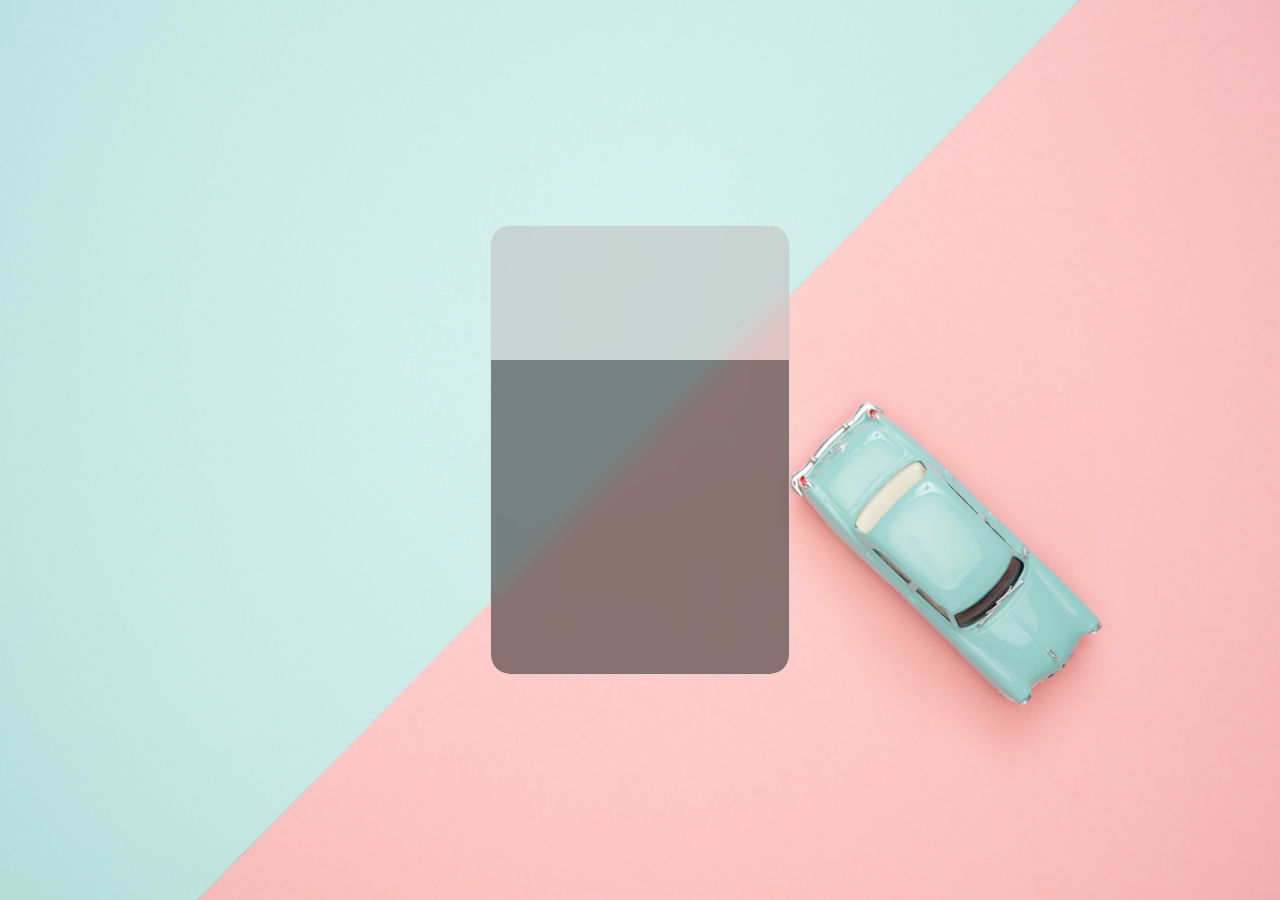
==== 05. Calculator/index.html @ e5b5960a "Calcultor skeleton done" ====
<!DOCTYPE html>
<html lang="en">

    <head>
        <meta charset="UTF-8">
        <meta http-equiv="X-UA-Compatible" content="IE=edge">
        <meta name="viewport" content="width=device-width, initial-scale=1.0">
        <link rel="stylesheet" href="style.css">
        <title>Calculator</title>
    </head>

    <body>
        <div class="container">
            <div class="display-input">

            </div>
            <div class="input"></div>
        </div>
    </body>

</html>
---- 05. Calculator/style.css ----
*,
*::before,
*::after {
    box-sizing: border-box;
    margin: 0;
    padding: 0;
}

html {
    font-size: 62.5%;
}


body {
    width: 100vw;
    height: 100vh;
    /* background-color: rgb(146, 143, 143); */
    background-image: url(bgimg.jpg);
    background-size: cover;
    background-position: center;
    /* position: relative; */
}

.container {
    width: 30rem;
    height: 45rem;
    position: absolute;
    top: 50%;
    left: 50%;
    transform: translate(-50%, -50%);
    backdrop-filter: blur(1rem) saturate(90%);
    border: 1px solid rgba(200, 200, 200, .2);
    border-radius: 2rem;
    overflow: hidden;
}

.display-input {
    width: 100%;
    height: 30%;
    background-color: rgba(189, 179, 179, 0.451);
}

.input {
    width: 100%;
    height: 70%;
    background-color: rgba(23, 21, 21, .5);
    backdrop-filter: blur(1rem) saturate(70%);
}
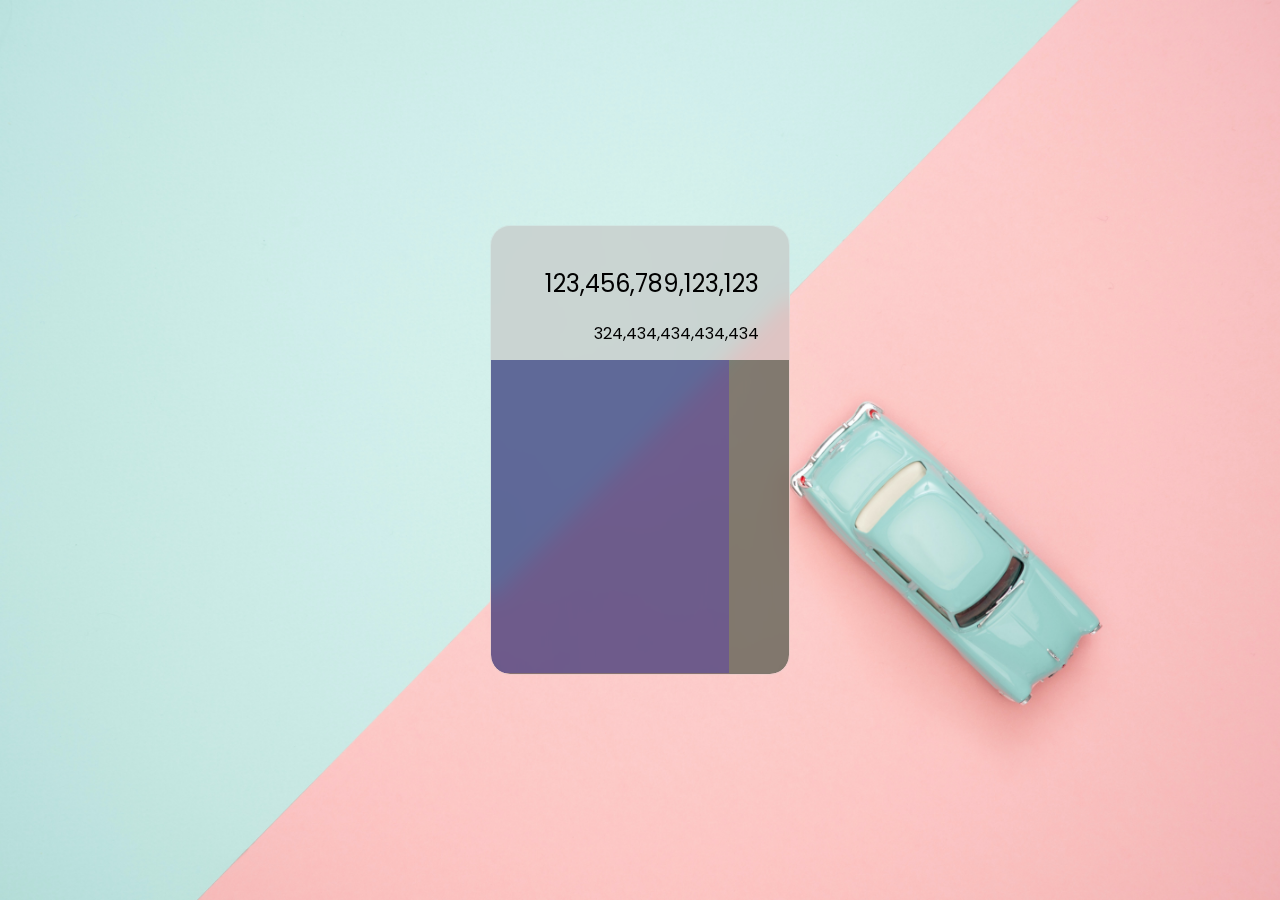
==== commit c1262140: "input divs styled" ====
--- a/05. Calculator/index.html
+++ b/05. Calculator/index.html
@@ -5,6 +5,8 @@
         <meta charset="UTF-8">
         <meta http-equiv="X-UA-Compatible" content="IE=edge">
         <meta name="viewport" content="width=device-width, initial-scale=1.0">
+        <link href="https://fonts.googleapis.com/css2?family=Poppins:ital,wght@0,400;0,600;1,400&display=swap"
+            rel="stylesheet">
         <link rel="stylesheet" href="style.css">
         <title>Calculator</title>
     </head>
@@ -12,9 +14,22 @@
     <body>
         <div class="container">
             <div class="display-input">
+                <div class="input-container">
+                    <p class="input__number">123,456,789,123,123</p>
+                </div>
 
+                <div class="result">
+                    <p class="result__text">324,434,434,434,434</p>
+                </div>
             </div>
-            <div class="input"></div>
+            <div class="input">
+                <div class="input-wrapper flex">
+                    <div class="input-number-wrapper">
+                    </div>
+
+                    <div class="input-sign-wrapper"></div>
+                </div>
+            </div>
         </div>
     </body>
 
--- a/05. Calculator/style.css
+++ b/05. Calculator/style.css
@@ -18,6 +18,8 @@
     background-image: url(bgimg.jpg);
     background-size: cover;
     background-position: center;
+    font-family: 'Poppins';
+    font-size: 1.6rem;
     /* position: relative; */
 }
 
@@ -38,11 +40,50 @@
     width: 100%;
     height: 30%;
     background-color: rgba(189, 179, 179, 0.451);
+    /* position: relative; */
 }
+
+
+.input-container,
+.result {
+    width: 90%;
+    font-size: 2.4rem;
+    text-align: right;
+}
+
+
+.input__number {
+    /* width: 80%; */
+    text-align: right;
+    padding-top: 4rem;
+    padding-bottom: 2rem;
+}
+
+.result {
+    font-size: 1.6rem;
+}
+
 
 .input {
     width: 100%;
     height: 70%;
     background-color: rgba(23, 21, 21, .5);
     backdrop-filter: blur(1rem) saturate(70%);
+}
+
+.input-wrapper {
+
+    display: flex;
+}
+
+.input-number-wrapper {
+    width: 80%;
+    height: 31.3rem;
+    background-color: rgba(0, 0, 255, 0.192);
+}
+
+.input-sign-wrapper {
+    width: 20%;
+    height: 31.4rem;
+    background-color: rgba(0, 255, 64, 0.049);
 }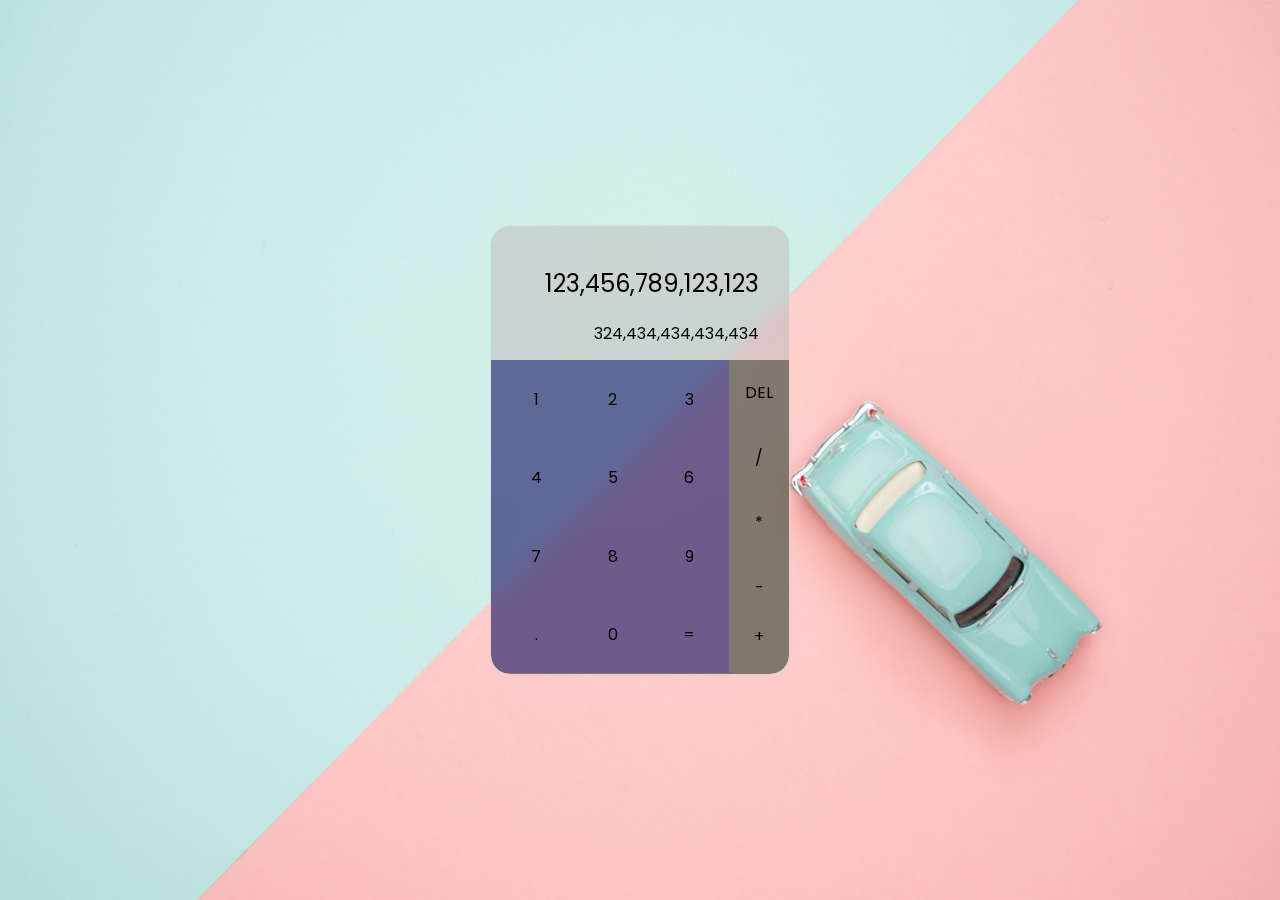
==== commit f11e0f34: "calculator styles finished" ====
--- a/05. Calculator/index.html
+++ b/05. Calculator/index.html
@@ -24,10 +24,29 @@
             </div>
             <div class="input">
                 <div class="input-wrapper flex">
-                    <div class="input-number-wrapper">
+                    <div class="input-number-wrapper flex">
+                        <p class="input-number__number">1</p>
+                        <p class="input-number__number">2</p>
+                        <p class="input-number__number">3</p>
+                        <p class="input-number__number">4</p>
+                        <p class="input-number__number">5</p>
+                        <p class="input-number__number">6</p>
+                        <p class="input-number__number">7</p>
+                        <p class="input-number__number">8</p>
+                        <p class="input-number__number">9</p>
+                        <p class="input-number__number">.</p>
+                        <p class="input-number__number">0</p>
+                        <p class="input-number__number">=</p>
+
                     </div>
 
-                    <div class="input-sign-wrapper"></div>
+                    <div class="input-sign-wrapper">
+                        <p class="input-number__sign input-number__sign--1">DEL</p>
+                        <p class="input-number__sign input-number__sign--2">/</p>
+                        <p class="input-number__sign input-number__sign--3">*</p>
+                        <p class="input-number__sign input-number__sign--4">-</p>
+                        <p class="input-number__sign input-number__sign--5">+</p>
+                    </div>
                 </div>
             </div>
         </div>
--- a/05. Calculator/style.css
+++ b/05. Calculator/style.css
@@ -72,18 +72,48 @@
 }
 
 .input-wrapper {
-
     display: flex;
 }
 
 .input-number-wrapper {
+    display: flex;
     width: 80%;
     height: 31.3rem;
     background-color: rgba(0, 0, 255, 0.192);
+    flex-wrap: wrap;
+    justify-content: center;
+    align-items: center;
 }
 
 .input-sign-wrapper {
     width: 20%;
     height: 31.4rem;
     background-color: rgba(0, 255, 64, 0.049);
+}
+
+.input-number__number {
+    text-align: center;
+    flex-basis: 30%;
+    margin-left: .5rem;
+    cursor: pointer;
+}
+
+.input-number__number:hover {
+    color: white;
+}
+
+.input-number__sign {
+    margin: 0;
+    padding: 2rem 0;
+    /* background-color: red; */
+    text-align: center;
+    cursor: pointer;
+}
+
+.input-number__sign:hover {
+    color: white;
+}
+
+.input-number__sign--5 {
+    padding-top: 0.4rem;
 }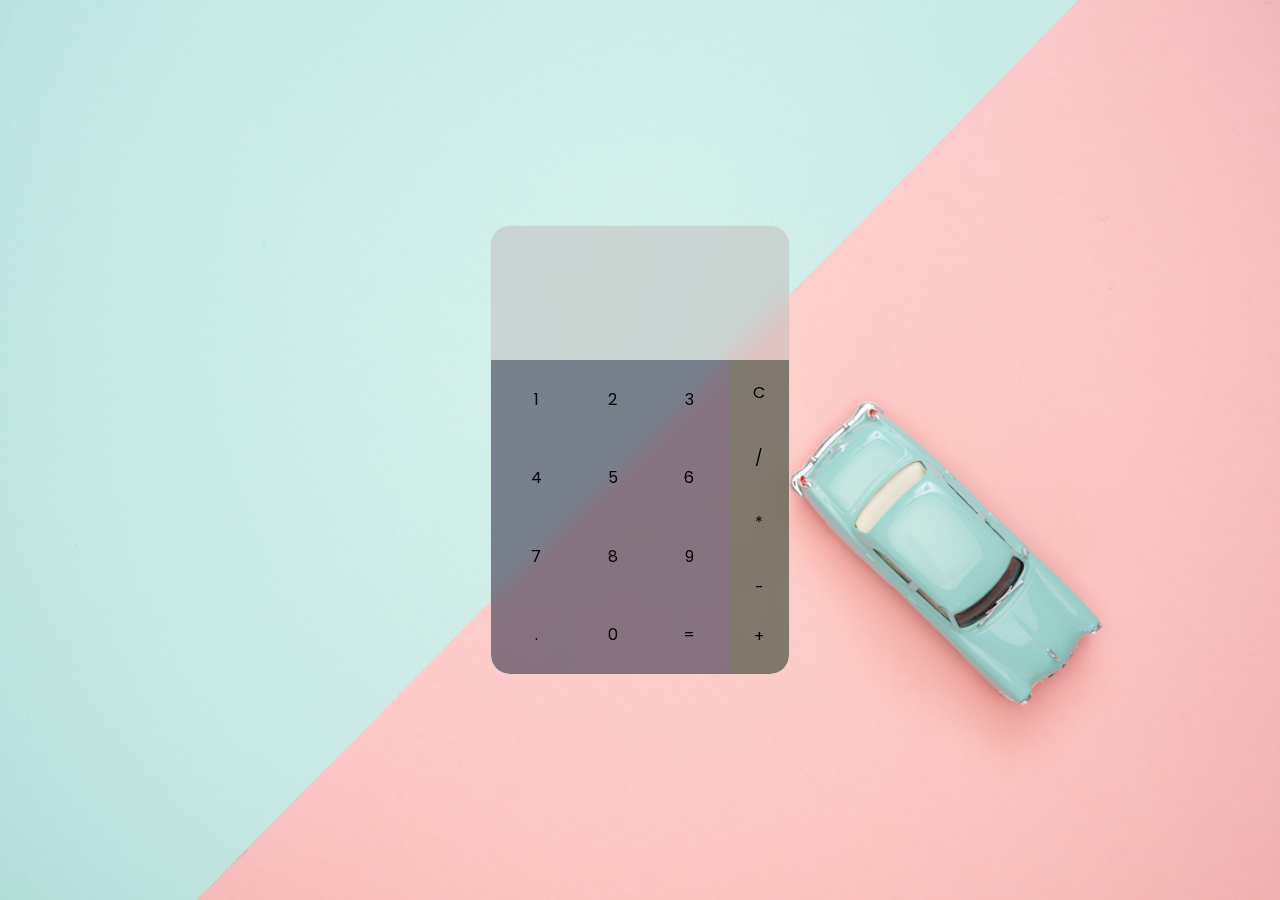
==== commit 81217aae: "Calculator functionality added" ====
--- a/05. Calculator/index.html
+++ b/05. Calculator/index.html
@@ -8,6 +8,7 @@
         <link href="https://fonts.googleapis.com/css2?family=Poppins:ital,wght@0,400;0,600;1,400&display=swap"
             rel="stylesheet">
         <link rel="stylesheet" href="style.css">
+        <script defer src="script.js"></script>
         <title>Calculator</title>
     </head>
 
@@ -15,11 +16,7 @@
         <div class="container">
             <div class="display-input">
                 <div class="input-container">
-                    <p class="input__number">123,456,789,123,123</p>
-                </div>
-
-                <div class="result">
-                    <p class="result__text">324,434,434,434,434</p>
+                    <p class="input__number"></p>
                 </div>
             </div>
             <div class="input">
@@ -37,19 +34,18 @@
                         <p class="input-number__number">.</p>
                         <p class="input-number__number">0</p>
                         <p class="input-number__number">=</p>
-
                     </div>
 
                     <div class="input-sign-wrapper">
-                        <p class="input-number__sign input-number__sign--1">DEL</p>
-                        <p class="input-number__sign input-number__sign--2">/</p>
-                        <p class="input-number__sign input-number__sign--3">*</p>
-                        <p class="input-number__sign input-number__sign--4">-</p>
-                        <p class="input-number__sign input-number__sign--5">+</p>
+                        <p class="input-number__number input-number__sign input-number__sign--1">C</p>
+                        <p class="input-number__number input-number__sign input-number__sign--2">/</p>
+                        <p class="input-number__number input-number__sign input-number__sign--3">*</p>
+                        <p class="input-number__number input-number__sign input-number__sign--4">-</p>
+                        <p class="input-number__number input-number__sign input-number__sign--5">+</p>
                     </div>
                 </div>
+                </>
             </div>
-        </div>
     </body>
 
 </html>--- a/05. Calculator/style.css
+++ b/05. Calculator/style.css
@@ -79,7 +79,7 @@
     display: flex;
     width: 80%;
     height: 31.3rem;
-    background-color: rgba(0, 0, 255, 0.192);
+    background-color: rgba(123, 123, 191, 0.192);
     flex-wrap: wrap;
     justify-content: center;
     align-items: center;
